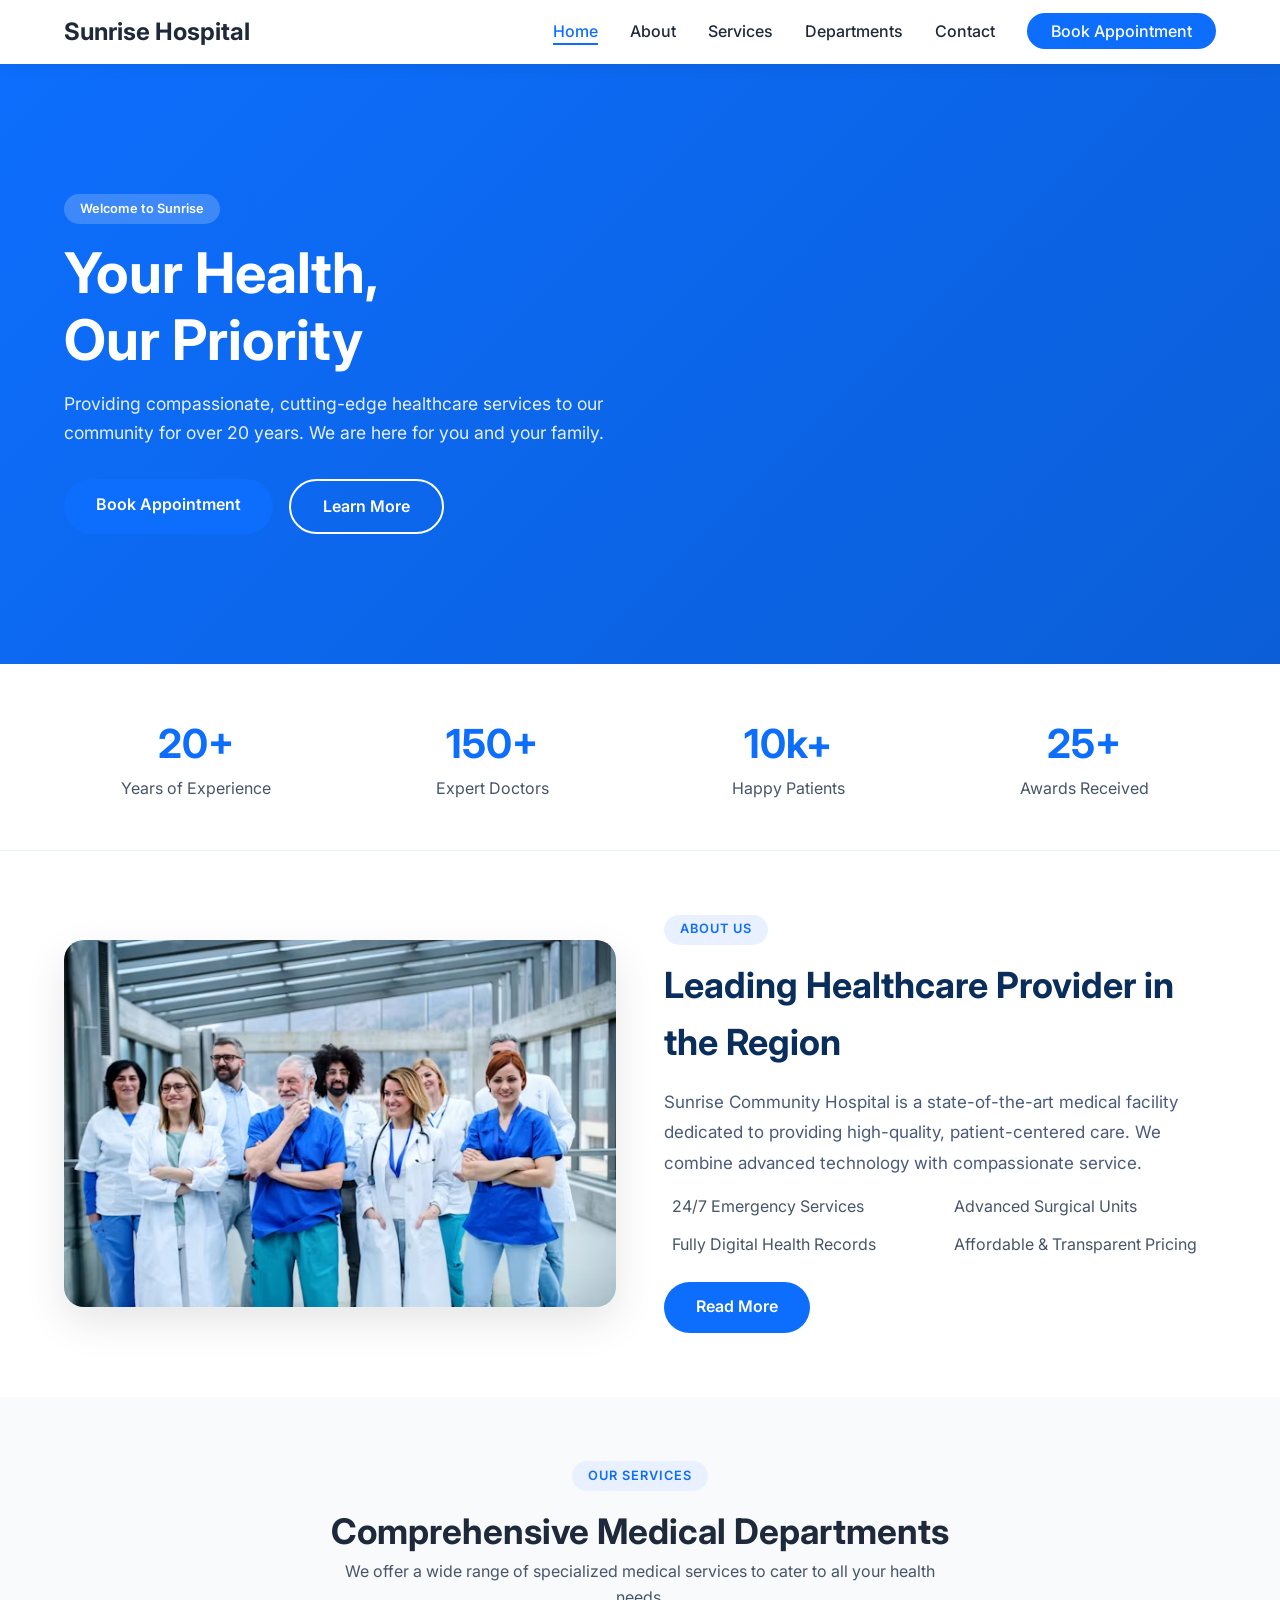
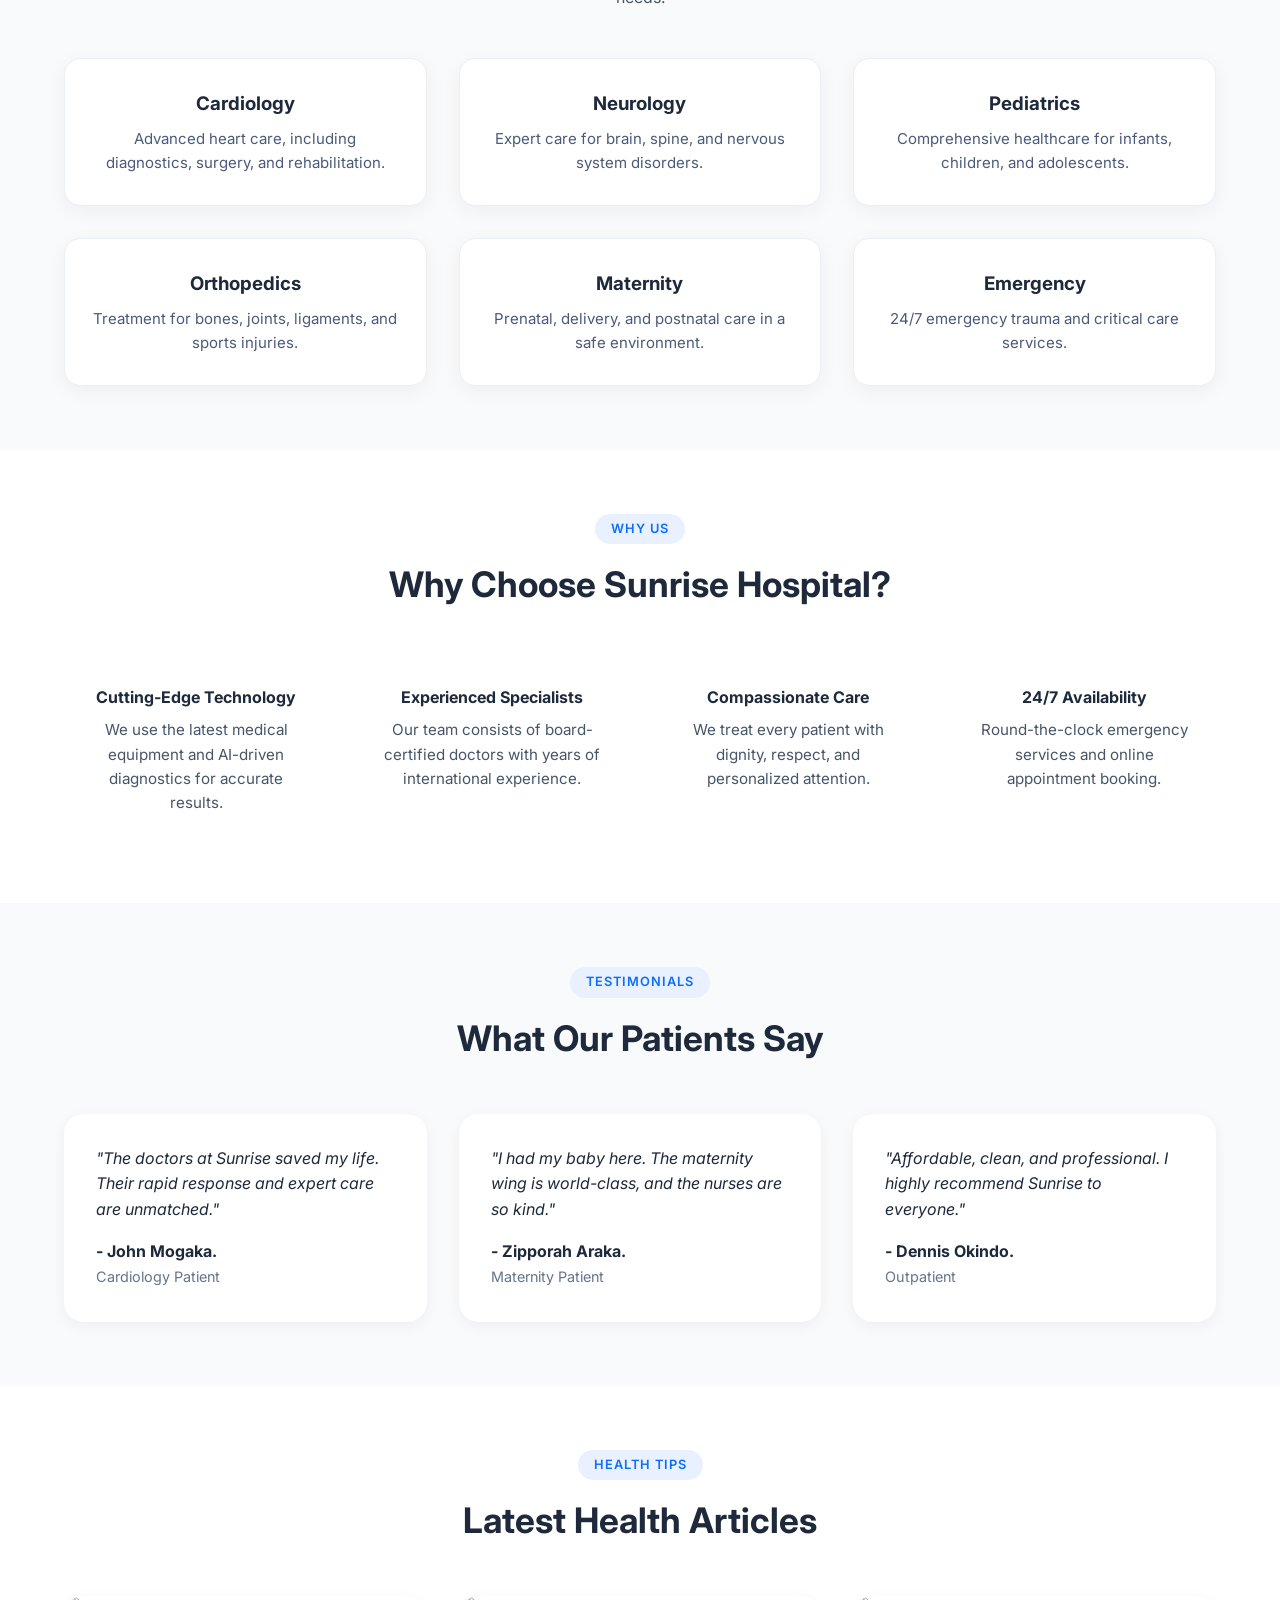
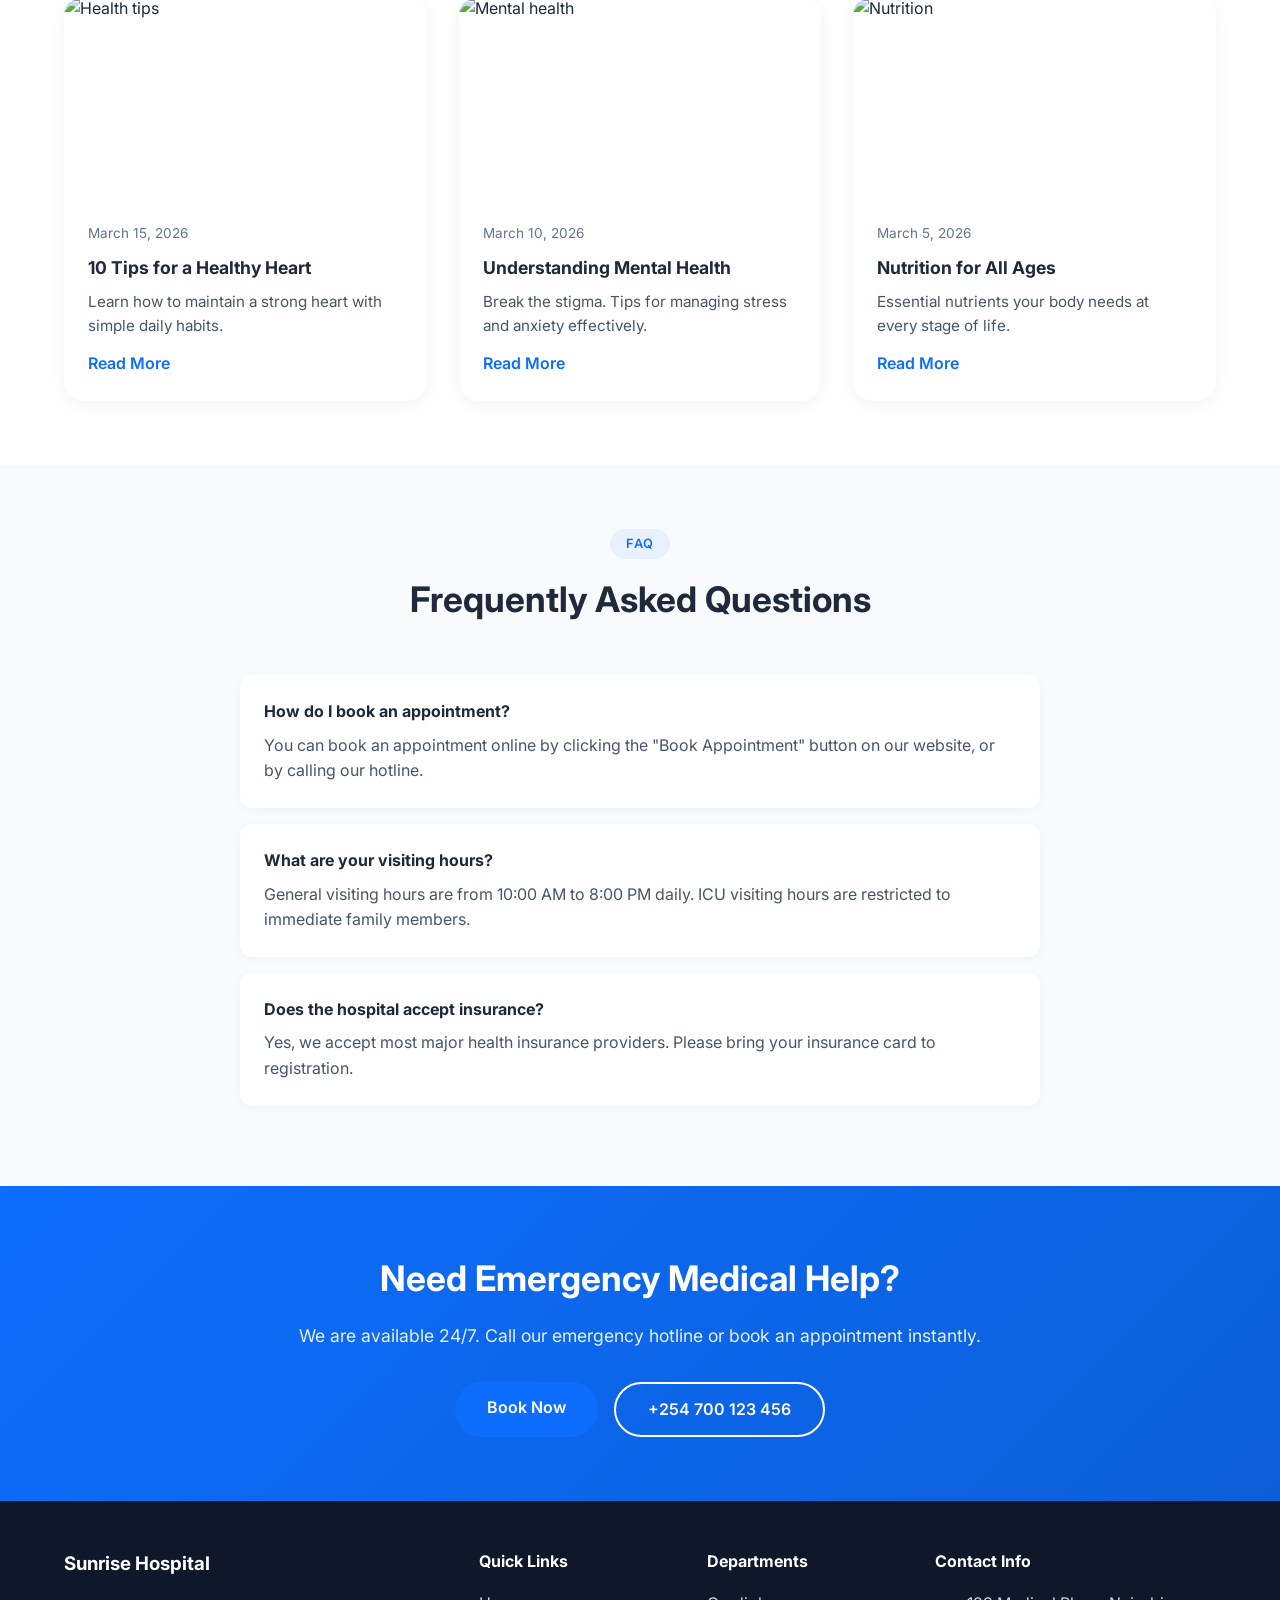
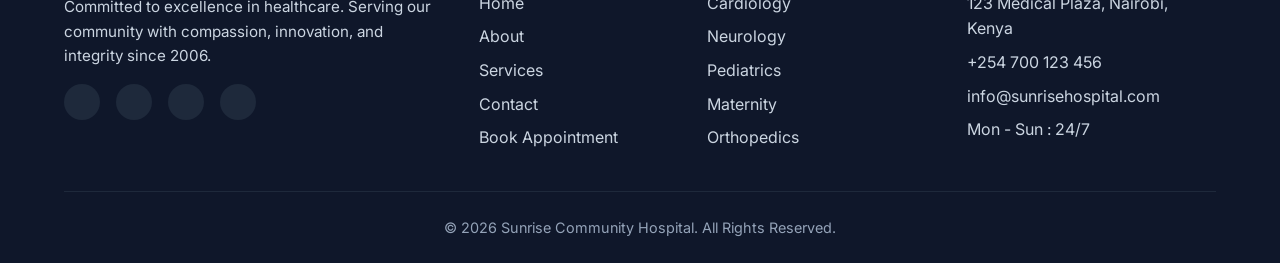
==== index.html @ 87bf14f0 "Initial commit" ====
<!DOCTYPE html>
<html lang="en">
<head>
    <meta charset="UTF-8">
    <meta name="viewport" content="width=device-width, initial-scale=1.0">
    <title>SUNRISE COMMUNITY HOSPITAL</title>
    <!--------------------------------font links-------------------------------->
    <link rel="preconnect" href="https://fonts.googleapis.com">
<link rel="preconnect" href="https://fonts.gstatic.com" crossorigin>
<link href="https://fonts.googleapis.com/css2?family=Inter:ital,opsz,wght@0,14..32,100..900;1,14..32,100..900&family=Roboto:ital,wght@0,100..900;1,100..900&display=swap" rel="stylesheet">
    <link rel="stylesheet" href="style.css">
</head>
<body>
     <!-- ==================== HEADER / NAVIGATION ==================== -->
  <header>
    <div class="container">
      <div class="logo">
        <h1><i class="fas fa-hospital"></i> Sunrise Hospital</h1>
      </div>
      <nav>
        <ul>
          <li><a href="index.html" class="active">Home</a></li>
          <li><a href="about.html">About</a></li>
          <li><a href="services.html">Services</a></li>
          <li><a href="#departments">Departments</a></li>
          <li><a href="contact.html">Contact</a></li>
          <li><a href="book_appointment.html" class="nav-btn">Book Appointment</a></li>
        </ul>
      </nav>
      <!-- Mobile Menu Toggle (Hamburger) -->
      <div class="menu-toggle">
        <i class="fas fa-bars"></i>
      </div>
    </div>
  </header>

  <!-- =========================== HERO SECTION ========================== -->
  <section class="hero">
    <div class="hero-overlay">
      <div class="container">
        <div class="hero-content">
          <span class="hero-badge">Welcome to Sunrise</span>
          <h1>Your Health, <br>Our Priority</h1>
          <p>Providing compassionate, cutting-edge healthcare services to our community for over 20 years. We are here for you and your family.</p>
          <div class="hero-buttons">
            <a href="book_appointment.html" class="btn btn-primary"><i class="fas fa-calendar-check"></i> Book Appointment</a>
            <a href="#about" class="btn btn-outline"><i class="fas fa-play-circle"></i> Learn More</a>
          </div>
        </div>
      </div>
    </div>
  </section>

  <!-- ==================== STATS / COUNTERS ==================== -->
  <section class="stats">
    <div class="container">
      <div class="stat-item">
        <i class="fas fa-calendar-plus"></i>
        <span class="stat-number">20+</span>
        <p>Years of Experience</p>
      </div>
      <div class="stat-item">
        <i class="fas fa-user-md"></i>
        <span class="stat-number">150+</span>
        <p>Expert Doctors</p>
      </div>
      <div class="stat-item">
        <i class="fas fa-smile"></i>
        <span class="stat-number">10k+</span>
        <p>Happy Patients</p>
      </div>
      <div class="stat-item">
        <i class="fas fa-trophy"></i>
        <span class="stat-number">25+</span>
        <p>Awards Received</p>
      </div>
    </div>
  </section>

  <!-- ==================== ABOUT PREVIEW ==================== -->
  <section id="about" class="about-preview">
    <div class="container">
      <div class="about-grid">
        <div class="about-image">
          <img src="image/image.png" alt="Sunrise Hospital">
        </div>
        <div class="about-text">
          <span class="section-tag">About Us</span>
          <h2>Leading Healthcare Provider in the Region</h2>
          <p>Sunrise Community Hospital is a state-of-the-art medical facility dedicated to providing high-quality, patient-centered care. We combine advanced technology with compassionate service.</p>
          <div class="about-features">
            <div><i class="fas fa-check-circle"></i> 24/7 Emergency Services</div>
            <div><i class="fas fa-check-circle"></i> Advanced Surgical Units</div>
            <div><i class="fas fa-check-circle"></i> Fully Digital Health Records</div>
            <div><i class="fas fa-check-circle"></i> Affordable & Transparent Pricing</div>
          </div>
          <a href="about.html" class="btn btn-primary">Read More <i class="fas fa-arrow-right"></i></a>
        </div>
      </div>
    </div>
  </section>

  <!-- ==================== SERVICES / DEPARTMENTS ==================== -->
  <section id="services" class="services">
    <div class="container">
      <div class="section-header">
        <span class="section-tag">Our Services</span>
        <h2>Comprehensive Medical Departments</h2>
        <p>We offer a wide range of specialized medical services to cater to all your health needs.</p>
      </div>
      <div class="services-grid">
        <div class="service-card">
          <i class="fas fa-heartbeat"></i>
          <h3>Cardiology</h3>
          <p>Advanced heart care, including diagnostics, surgery, and rehabilitation.</p>
        </div>
        <div class="service-card">
          <i class="fas fa-brain"></i>
          <h3>Neurology</h3>
          <p>Expert care for brain, spine, and nervous system disorders.</p>
        </div>
        <div class="service-card">
          <i class="fas fa-baby"></i>
          <h3>Pediatrics</h3>
          <p>Comprehensive healthcare for infants, children, and adolescents.</p>
        </div>
        <div class="service-card">
          <i class="fas fa-bone"></i>
          <h3>Orthopedics</h3>
          <p>Treatment for bones, joints, ligaments, and sports injuries.</p>
        </div>
        <div class="service-card">
          <i class="fas fa-female"></i>
          <h3>Maternity</h3>
          <p>Prenatal, delivery, and postnatal care in a safe environment.</p>
        </div>
        <div class="service-card">
          <i class="fas fa-ambulance"></i>
          <h3>Emergency</h3>
          <p>24/7 emergency trauma and critical care services.</p>
        </div>
      </div>
    </div>
  </section>

  <!-- ==================== WHY CHOOSE US ==================== -->
  <section class="why-choose">
    <div class="container">
      <div class="section-header">
        <span class="section-tag">Why Us</span>
        <h2>Why Choose Sunrise Hospital?</h2>
      </div>
      <div class="why-grid">
        <div class="why-item">
          <i class="fas fa-microscope"></i>
          <h4>Cutting-Edge Technology</h4>
          <p>We use the latest medical equipment and AI-driven diagnostics for accurate results.</p>
        </div>
        <div class="why-item">
          <i class="fas fa-user-md"></i>
          <h4>Experienced Specialists</h4>
          <p>Our team consists of board-certified doctors with years of international experience.</p>
        </div>
        <div class="why-item">
          <i class="fas fa-hand-holding-heart"></i>
          <h4>Compassionate Care</h4>
          <p>We treat every patient with dignity, respect, and personalized attention.</p>
        </div>
        <div class="why-item">
          <i class="fas fa-clock"></i>
          <h4>24/7 Availability</h4>
          <p>Round-the-clock emergency services and online appointment booking.</p>
        </div>
      </div>
    </div>
  </section>

  <!-- ==================== TESTIMONIALS ==================== -->
  <section class="testimonials">
    <div class="container">
      <div class="section-header">
        <span class="section-tag">Testimonials</span>
        <h2>What Our Patients Say</h2>
      </div>
      <div class="testimonial-grid">
        <div class="testimonial-card">
          <i class="fas fa-quote-left"></i>
          <p>"The doctors at Sunrise saved my life. Their rapid response and expert care are unmatched."</p>
          <h4>- John Mogaka.</h4>
          <span>Cardiology Patient</span>
        </div>
        <div class="testimonial-card">
          <i class="fas fa-quote-left"></i>
          <p>"I had my baby here. The maternity wing is world-class, and the nurses are so kind."</p>
          <h4>- Zipporah Araka.</h4>
          <span>Maternity Patient</span>
        </div>
        <div class="testimonial-card">
          <i class="fas fa-quote-left"></i>
          <p>"Affordable, clean, and professional. I highly recommend Sunrise to everyone."</p>
          <h4>- Dennis Okindo.</h4>
          <span>Outpatient</span>
        </div>
      </div>
    </div>
  </section>

  <!-- ==================== HEALTH BLOG / NEWS ==================== -->
  <section class="blog">
    <div class="container">
      <div class="section-header">
        <span class="section-tag">Health Tips</span>
        <h2>Latest Health Articles</h2>
      </div>
      <div class="blog-grid">
        <div class="blog-card">
          <img src="https://picsum.photos/seed/health1/400/250" alt="Health tips">
          <div class="blog-content">
            <span>March 15, 2026</span>
            <h4>10 Tips for a Healthy Heart</h4>
            <p>Learn how to maintain a strong heart with simple daily habits.</p>
            <a href="#">Read More <i class="fas fa-arrow-right"></i></a>
          </div>
        </div>
        <div class="blog-card">
          <img src="https://picsum.photos/seed/health2/400/250" alt="Mental health">
          <div class="blog-content">
            <span>March 10, 2026</span>
            <h4>Understanding Mental Health</h4>
            <p>Break the stigma. Tips for managing stress and anxiety effectively.</p>
            <a href="#">Read More <i class="fas fa-arrow-right"></i></a>
          </div>
        </div>
        <div class="blog-card">
          <img src="https://picsum.photos/seed/health3/400/250" alt="Nutrition">
          <div class="blog-content">
            <span>March 5, 2026</span>
            <h4>Nutrition for All Ages</h4>
            <p>Essential nutrients your body needs at every stage of life.</p>
            <a href="#">Read More <i class="fas fa-arrow-right"></i></a>
          </div>
        </div>
      </div>
    </div>
  </section>
  <!-- ==================== FAQ SECTION ==================== -->
  <section class="faq">
    <div class="container">
      <div class="section-header">
        <span class="section-tag">FAQ</span>
        <h2>Frequently Asked Questions</h2>
      </div>
      <div class="faq-grid">
        <div class="faq-item">
          <h4>How do I book an appointment? <i class="fas fa-chevron-down"></i></h4>
          <p>You can book an appointment online by clicking the "Book Appointment" button on our website, or by calling our hotline.</p>
        </div>
        <div class="faq-item">
          <h4>What are your visiting hours? <i class="fas fa-chevron-down"></i></h4>
          <p>General visiting hours are from 10:00 AM to 8:00 PM daily. ICU visiting hours are restricted to immediate family members.</p>
        </div>
        <div class="faq-item">
          <h4>Does the hospital accept insurance? <i class="fas fa-chevron-down"></i></h4>
          <p>Yes, we accept most major health insurance providers. Please bring your insurance card to registration.</p>
        </div>
      </div>
    </div>
  </section>

  <!-- ==================== CALL TO ACTION ==================== -->
  <section class="cta-section">
    <div class="container">
      <div class="cta-content">
        <h2>Need Emergency Medical Help?</h2>
        <p>We are available 24/7. Call our emergency hotline or book an appointment instantly.</p>
        <div class="cta-buttons">
          <a href="book_appointment.html" class="btn btn-primary"><i class="fas fa-calendar-plus"></i> Book Now</a>
          <a href="tel:+254700123456" class="btn btn-outline-light"><i class="fas fa-phone-alt"></i> +254 700 123 456</a>
        </div>
      </div>
    </div>
  </section>

  <!-- ==================== FOOTER ==================== -->
  <footer>
    <div class="container">
      <div class="footer-grid">
        <div class="footer-about">
          <h3><i class="fas fa-hospital"></i> Sunrise Hospital</h3>
          <p>Committed to excellence in healthcare. Serving our community with compassion, innovation, and integrity since 2006.</p>
          <div class="social-icons">
            <a href="#"><i class="fab fa-facebook-f"></i></a>
            <a href="#"><i class="fab fa-twitter"></i></a>
            <a href="#"><i class="fab fa-instagram"></i></a>
            <a href="#"><i class="fab fa-youtube"></i></a>
          </div>
        </div>
        <div class="footer-links">
          <h4>Quick Links</h4>
          <ul>
            <li><a href="index.html">Home</a></li>
            <li><a href="about.html">About</a></li>
            <li><a href="services.html">Services</a></li>
            <li><a href="contact.html">Contact</a></li>
            <li><a href="book_appointment.html">Book Appointment</a></li>
          </ul>
        </div>
        <div class="footer-services">
          <h4>Departments</h4>
          <ul>
            <li><a href="#">Cardiology</a></li>
            <li><a href="#">Neurology</a></li>
            <li><a href="#">Pediatrics</a></li>
            <li><a href="#">Maternity</a></li>
            <li><a href="#">Orthopedics</a></li>
          </ul>
        </div>
        <div class="footer-contact">
          <h4>Contact Info</h4>
          <p><i class="fas fa-map-marker-alt"></i> 123 Medical Plaza, Nairobi, Kenya</p>
          <p><i class="fas fa-phone-alt"></i> +254 700 123 456</p>
          <p><i class="fas fa-envelope"></i> info@sunrisehospital.com</p>
          <p><i class="fas fa-clock"></i> Mon - Sun : 24/7</p>
        </div>
      </div>
      <div class="footer-bottom">
        <p>&copy; 2026 Sunrise Community Hospital. All Rights Reserved.</p>
      </div>
    </div>
  </footer>
    
</body>
</html>
---- style.css ----
* {
    margin: 0;
    padding: 0;
    box-sizing: border-box;
}

body {
    font-family: 'Inter', sans-serif;
    color: #1e293b;
    background: #f8fafc;
    line-height: 1.6;
}

a {
    text-decoration: none;
    color: inherit;
}

ul {
    list-style: none;
}

img {
    max-width: 100%;
    display: block;
}

.container {
    max-width: 1200px;
    margin: 0 auto;
    padding: 0 1.5rem;
}

/* ===== BUTTONS ===== */
.btn {
    display: inline-block;
    padding: 0.8rem 2rem;
    border-radius: 50px;
    font-weight: 600;
    border: none;
    cursor: pointer;
    transition: 0.3s;
    font-size: 1rem;
}

.btn-primary {
    background: #0d6efd;
    color: #fff;
}
.btn-primary:hover {
    background: #0b5ed7;
    transform: translateY(-2px);
    box-shadow: 0 8px 25px rgba(13,110,253,0.3);
}

.btn-outline {
    background: transparent;
    color: #fff;
    border: 2px solid #fff;
}
.btn-outline:hover {
    background: #fff;
    color: #0d6efd;
    transform: translateY(-2px);
}

.btn-outline-light {
    background: transparent;
    color: #fff;
    border: 2px solid #fff;
}
.btn-outline-light:hover {
    background: #fff;
    color: #0d6efd;
}

.section-tag {
    display: inline-block;
    background: #e9f0ff;
    color: #0d6efd;
    font-weight: 600;
    font-size: 0.8rem;
    padding: 0.3rem 1rem;
    border-radius: 50px;
    margin-bottom: 0.75rem;
    text-transform: uppercase;
    letter-spacing: 1px;
}

/* ===== HEADER / NAVBAR ===== */
header {
    background: #fff;
    box-shadow: 0 2px 15px rgba(0,0,0,0.08);
    padding: 0.8rem 0;
    position: sticky;
    top: 0;
    z-index: 1000;
}

header .container {
    display: flex;
    justify-content: space-between;
    align-items: center;
}

.logo h1 {
    font-size: 1.5rem;
    font-weight: 700;
}
.logo i {
    color: #0d6efd;
}

nav ul {
    display: flex;
    align-items: center;
    gap: 2rem;
}

nav a {
    font-weight: 500;
    transition: 0.3s;
    position: relative;
}

nav a::after {
    content: '';
    position: absolute;
    bottom: -4px;
    left: 0;
    width: 0;
    height: 2px;
    background: #0d6efd;
    transition: 0.3s;
}

nav a:hover::after,
nav a.active::after {
    width: 100%;
}

nav a:hover,
nav a.active {
    color: #0d6efd;
}

.nav-btn {
    background: #0d6efd;
    color: #fff !important;
    padding: 0.5rem 1.5rem;
    border-radius: 50px;
}
.nav-btn:hover {
    background: #0b5ed7 !important;
}
.nav-btn::after {
    display: none !important;
}

.menu-toggle {
    display: none;
    font-size: 1.8rem;
    cursor: pointer;
    color: #1e293b;
}

/* ===== HERO ===== */
.hero {
    background: linear-gradient(135deg, #0d6efd 0%, #0b5ed7 100%);
    color: #fff;
    padding: 5rem 0;
    min-height: 600px;
    display: flex;
    align-items: center;
}

.hero-overlay {
    width: 100%;
}

.hero-content {
    max-width: 600px;
}

.hero-badge {
    display: inline-block;
    background: rgba(255,255,255,0.2);
    color: #fff;
    font-weight: 600;
    font-size: 0.8rem;
    padding: 0.3rem 1rem;
    border-radius: 50px;
    margin-bottom: 1rem;
}

.hero-content h1 {
    font-size: 3.5rem;
    font-weight: 700;
    line-height: 1.2;
    margin-bottom: 1rem;
}

.hero-content p {
    font-size: 1.1rem;
    opacity: 0.9;
    margin-bottom: 2rem;
}

.hero-buttons {
    display: flex;
    gap: 1rem;
    flex-wrap: wrap;
}

/* ================================ STATS ================================ */
.stats {
    background: #fff;
    padding: 3rem 0;
    border-bottom: 1px solid #e9f0ff;
}

.stats .container {
    display: grid;
    grid-template-columns: repeat(4, 1fr);
    gap: 2rem;
}

.stat-item {
    text-align: center;
}

.stat-item i {
    font-size: 2.5rem;
    color: #0d6efd;
    margin-bottom: 0.5rem;
}

.stat-number {
    font-size: 2.5rem;
    font-weight: 700;
    color: #0d6efd;
    display: block;
}

.stat-item p {
    font-size: 1rem;
    color: #475569;
}

/* ===================== ABOUT PREVIEW ========================= */
.about-preview {
    padding: 4rem 0;
    background: #fff;
}

.about-grid {
    display: grid;
    grid-template-columns: 1fr 1fr;
    gap: 3rem;
    align-items: center;
}

.about-image img {
    background-image: url('image/image.png');
    border-radius: 20px;
    box-shadow: 0 20px 60px rgba(0,0,0,0.10);
}

.about-text h2 {
    font-size: 2.2rem;
    font-weight: 700;
    margin-bottom: 1rem;
}

.about-text p {
    color: #475569;
    margin-bottom: 1.5rem;
}

.about-features {
    display: grid;
    grid-template-columns: 1fr 1fr;
    gap: 0.8rem;
    margin-bottom: 1.5rem;
}

.about-features div {
    display: flex;
    align-items: center;
    gap: 0.5rem;
    color: #475569;
}

.about-features i {
    color: #0d6efd;
}

/* ========================= SERVICES ======================================= */
.services {
    padding: 4rem 0;
    background: #f8fafc;
}

.section-header {
    text-align: center;
    margin-bottom: 3rem;
}

.section-header h2 {
    font-size: 2.2rem;
    font-weight: 700;
}

.section-header p {
    color: #475569;
    max-width: 600px;
    margin: 0 auto;
}

.services-grid {
    display: grid;
    grid-template-columns: repeat(3, 1fr);
    gap: 2rem;
}

.service-card {
    background: #fff;
    padding: 2rem 1.5rem;
    border-radius: 20px;
    text-align: center;
    box-shadow: 0 4px 15px rgba(0,0,0,0.05);
    transition: 0.3s;
}

.service-card:hover {
    transform: translateY(-8px);
    box-shadow: 0 15px 40px rgba(0,0,0,0.08);
}

.service-card i {
    font-size: 3rem;
    color: #0d6efd;
    margin-bottom: 1rem;
}

.service-card h3 {
    margin-bottom: 0.5rem;
}

.service-card p {
    color: #475569;
    font-size: 0.95rem;
}

/* ===== WHY CHOOSE ===== */
.why-choose {
    padding: 4rem 0;
    background: #fff;
}

.why-grid {
    display: grid;
    grid-template-columns: repeat(4, 1fr);
    gap: 2rem;
}

.why-item {
    text-align: center;
    padding: 1.5rem;
    border-radius: 16px;
    transition: 0.3s;
}

.why-item:hover {
    background: #f8fafc;
}

.why-item i {
    font-size: 2.5rem;
    color: #0d6efd;
    margin-bottom: 0.75rem;
}

.why-item h4 {
    margin-bottom: 0.5rem;
}

.why-item p {
    color: #475569;
    font-size: 0.95rem;
}

/* ===== TESTIMONIALS ===== */
.testimonials {
    padding: 4rem 0;
    background: #f8fafc;
}

.testimonial-grid {
    display: grid;
    grid-template-columns: repeat(3, 1fr);
    gap: 2rem;
}

.testimonial-card {
    background: #fff;
    padding: 2rem;
    border-radius: 20px;
    box-shadow: 0 4px 15px rgba(0,0,0,0.05);
    transition: 0.3s;
}

.testimonial-card:hover {
    transform: translateY(-4px);
    box-shadow: 0 10px 30px rgba(0,0,0,0.08);
}

.testimonial-card i {
    font-size: 2rem;
    color: #0d6efd;
    opacity: 0.3;
    margin-bottom: 1rem;
}

.testimonial-card p {
    font-style: italic;
    margin-bottom: 1rem;
}

.testimonial-card h4 {
    font-weight: 700;
}

.testimonial-card span {
    font-size: 0.9rem;
    color: #64748b;
}

/* ===== BLOG ===== */
.blog {
    padding: 4rem 0;
    background: #fff;
}

.blog-grid {
    display: grid;
    grid-template-columns: repeat(3, 1fr);
    gap: 2rem;
}

.blog-card {
    background: #fff;
    border-radius: 20px;
    overflow: hidden;
    box-shadow: 0 4px 15px rgba(0,0,0,0.05);
    transition: 0.3s;
}

.blog-card:hover {
    transform: translateY(-4px);
    box-shadow: 0 10px 30px rgba(0,0,0,0.08);
}

.blog-card img {
    width: 100%;
    height: 200px;
    object-fit: cover;
}

.blog-content {
    padding: 1.5rem;
}

.blog-content span {
    font-size: 0.85rem;
    color: #64748b;
}

.blog-content h4 {
    margin: 0.5rem 0;
    font-size: 1.1rem;
}

.blog-content p {
    color: #475569;
    font-size: 0.95rem;
    margin-bottom: 0.8rem;
}

.blog-content a {
    color: #0d6efd;
    font-weight: 600;
}
.blog-content a:hover {
    color: #0b5ed7;
}

/* ===== FAQ ===== */
.faq {
    padding: 4rem 0;
    background: #f8fafc;
}

.faq-grid {
    max-width: 800px;
    margin: 0 auto;
}

.faq-item {
    background: #fff;
    padding: 1.5rem;
    border-radius: 12px;
    margin-bottom: 1rem;
    box-shadow: 0 2px 10px rgba(0,0,0,0.04);
}

.faq-item h4 {
    display: flex;
    justify-content: space-between;
    align-items: center;
    cursor: pointer;
}

.faq-item p {
    color: #475569;
    margin-top: 0.5rem;
}

/* ===== CTA SECTION ===== */
.cta-section {
    padding: 4rem 0;
    background: linear-gradient(135deg, #0d6efd 0%, #0b5ed7 100%);
    color: #fff;
    text-align: center;
}

.cta-content h2 {
    font-size: 2.2rem;
    margin-bottom: 1rem;
}

.cta-content p {
    font-size: 1.1rem;
    opacity: 0.9;
    margin-bottom: 2rem;
}

.cta-buttons {
    display: flex;
    gap: 1rem;
    justify-content: center;
    flex-wrap: wrap;
}

/* ===== FOOTER ===== */
footer {
    background: #0f172a;
    color: #cbd5e1;
    padding-top: 3rem;
}

.footer-grid {
    display: grid;
    grid-template-columns: 2fr 1fr 1fr 1.5fr;
    gap: 2.5rem;
    padding-bottom: 2rem;
    border-bottom: 1px solid #1e293b;
}

.footer-about h3,
.footer-links h4,
.footer-services h4,
.footer-contact h4 {
    color: #fff;
    margin-bottom: 1rem;
}

.footer-about p {
    font-size: 0.95rem;
}

.social-icons {
    display: flex;
    gap: 1rem;
    margin-top: 1rem;
}

.social-icons a {
    background: #1e293b;
    width: 36px;
    height: 36px;
    border-radius: 50%;
    display: inline-flex;
    align-items: center;
    justify-content: center;
    transition: 0.3s;
}

.social-icons a:hover {
    background: #0d6efd;
}

.footer-links ul li,
.footer-services ul li {
    margin-bottom: 0.5rem;
}

.footer-links ul li a:hover,
.footer-services ul li a:hover {
    color: #0d6efd;
}

.footer-contact p {
    margin-bottom: 0.5rem;
    display: flex;
    align-items: center;
    gap: 0.8rem;
}

.footer-contact i {
    width: 20px;
    color: #0d6efd;
}

.footer-bottom {
    padding: 1.5rem 0;
    text-align: center;
    font-size: 0.9rem;
    color: #94a3b8;
}

/* ===== RESPONSIVE ===== */
@media (max-width: 992px) {
    .about-grid {
        grid-template-columns: 1fr;
    }
    .services-grid {
        grid-template-columns: repeat(2, 1fr);
    }
    .why-grid {
        grid-template-columns: repeat(2, 1fr);
    }
    .testimonial-grid {
        grid-template-columns: repeat(2, 1fr);
    }
    .blog-grid {
        grid-template-columns: repeat(2, 1fr);
    }
    .footer-grid {
        grid-template-columns: 1fr 1fr;
    }
    .stats .container {
        grid-template-columns: repeat(2, 1fr);
    }
}

@media (max-width: 768px) {
    .menu-toggle {
        display: block;
    }
    nav ul {
        display: none;
        flex-direction: column;
        background: #fff;
        padding: 1rem 0;
        position: absolute;
        top: 100%;
        left: 0;
        width: 100%;
        border-top: 1px solid #e2e8f0;
    }
    nav ul.open {
        display: flex;
    }
    .hero-content h1 {
        font-size: 2.5rem;
    }
    .services-grid {
        grid-template-columns: 1fr;
    }
    .why-grid {
        grid-template-columns: 1fr;
    }
    .testimonial-grid {
        grid-template-columns: 1fr;
    }
    .blog-grid {
        grid-template-columns: 1fr;
    }
    .footer-grid {
        grid-template-columns: 1fr;
    }
    .about-features {
        grid-template-columns: 1fr;
    }
    .stats .container {
        grid-template-columns: 1fr 1fr;
    }
    .cta-content h2 {
        font-size: 1.8rem;
    }
}

@media (max-width: 480px) {
    .hero-content h1 {
        font-size: 2rem;
    }
    .hero-buttons {
        flex-direction: column;
    }
    .stats .container {
        grid-template-columns: 1fr;
    }
}
/*---------------about.html----------------------------------------*/
/* ===== ABOUT PAGE STYLES ===== */

/* Page Banner */
.page-banner {
    background: linear-gradient(135deg, #0a2e5c 0%, #1a4a7a 100%);
    color: white;
    text-align: center;
    padding: 80px 20px 60px;
    margin-top: 0;
}
.page-banner h1 {
    font-size: 48px;
    font-weight: 700;
    margin-bottom: 10px;
}
.page-banner p {
    font-size: 18px;
    opacity: 0.85;
    max-width: 600px;
    margin: 0 auto;
}

/* About Content */
.about-content {
    max-width: 1200px;
    margin: 60px auto;
    padding: 0 30px;
    display: flex;
    align-items: center;
    gap: 50px;
    flex-wrap: wrap;
}
.about-text {
    flex: 1 1 50%;
}
.about-text h2 {
    color: #0a2e5c;
    font-size: 36px;
    margin-bottom: 15px;
}
.about-text h2 span {
    color: #00a8b5;
}
.about-text p {
    color: #4a5a7a;
    line-height: 1.8;
    font-size: 17px;
    margin-bottom: 15px;
}
.about-image {
    flex: 1 1 40%;
}
.about-image img {
    width: 100%;
    border-radius: 20px;
    box-shadow: 0 15px 40px rgba(0,0,0,0.1);
}

/* Mission & Vision */
.mission-vision {
    display: flex;
    gap: 30px;
    max-width: 1200px;
    margin: 40px auto 60px;
    padding: 0 30px;
    flex-wrap: wrap;
}
.mv-card {
    flex: 1 1 45%;
    background: #f8fbff;
    padding: 35px 30px;
    border-radius: 20px;
    border-top: 5px solid #00a8b5;
}
.mv-card h3 {
    color: #0a2e5c;
    font-size: 24px;
    margin-bottom: 12px;
}
.mv-card h3 i {
    color: #00a8b5;
    margin-right: 10px;
}
.mv-card p {
    color: #4a5a7a;
    line-height: 1.7;
    font-size: 16px;
}

/* Stats on About */
.about-stats {
    display: flex;
    justify-content: space-around;
    background: #0a2e5c;
    color: white;
    padding: 50px 30px;
    max-width: 1200px;
    margin: 0 auto 60px;
    border-radius: 20px;
    flex-wrap: wrap;
    gap: 30px;
}
.about-stats .stat-item {
    text-align: center;
}
.about-stats .stat-item .number {
    font-size: 42px;
    font-weight: 800;
    color: #00a8b5;
}
.about-stats .stat-item .label {
    font-size: 16px;
    opacity: 0.8;
    margin-top: 5px;
}

/* Patient Care Cards */
.care-features {
    max-width: 1200px;
    margin: 0 auto 60px;
    padding: 0 30px;
}
.care-features h2 {
    text-align: center;
    color: #0a2e5c;
    font-size: 32px;
    margin-bottom: 10px;
}
.care-features > p {
    text-align: center;
    color: #4a5a7a;
    margin-bottom: 35px;
}
.care-grid {
    display: grid;
    grid-template-columns: repeat(auto-fit, minmax(250px, 1fr));
    gap: 25px;
}
.care-card {
    background: white;
    padding: 30px 25px;
    border-radius: 16px;
    box-shadow: 0 5px 20px rgba(0,0,0,0.05);
    text-align: center;
    border: 1px solid #eaf0f6;
    transition: 0.3s;
}
.care-card:hover {
    transform: translateY(-8px);
    box-shadow: 0 15px 35px rgba(10,46,92,0.1);
}
.care-card .icon {
    font-size: 40px;
    color: #00a8b5;
    margin-bottom: 15px;
}
.care-card h4 {
    color: #0a2e5c;
    font-size: 20px;
    margin-bottom: 8px;
}
.care-card p {
    color: #4a5a7a;
    font-size: 15px;
    line-height: 1.6;
}

/* Footer */
.footer {
    background: #0a2e5c;
    color: white;
    text-align: center;
    padding: 30px 20px;
    margin-top: 20px;
}
.footer p {
    opacity: 0.8;
    font-size: 15px;
}

/* ===== APPOINTMENT / BOOKING PAGE ===== */

.booking-section {
    max-width: 1200px;
    margin: 60px auto;
    padding: 0 30px;
    display: flex;
    gap: 50px;
    flex-wrap: wrap;
    align-items: flex-start;
}

.booking-info {
    flex: 1 1 40%;
}
.booking-info h2 {
    color: #0a2e5c;
    font-size: 36px;
    margin-bottom: 15px;
}
.booking-info h2 span {
    color: #00a8b5;
}
.booking-info p {
    color: #4a5a7a;
    line-height: 1.8;
    font-size: 17px;
    margin-bottom: 25px;
}
.booking-info .info-item {
    display: flex;
    align-items: center;
    gap: 15px;
    margin-bottom: 18px;
}
.booking-info .info-item.icon-circle{

     width: 50px;
    height: 50px;
    background: #e6f7f9;
    color: #00a8b5;
    border-radius: 50%;
    display: flex;
    align-items: center;
    justify-content: center;
    font-size: 18px;
    font-weight: 900;
}
.booking-info .info-item i {
    width: 45px;
    height: 45px;
    background: #e6f7f9;
    color: #00a8b5;
    border-radius: 50%;
    display: flex;
    align-items: center;
    justify-content: center;
    font-size: 18px;
    font-family: "Font Awesome 6 Free";
    font-weight: 900;
}
.booking-info .info-item .text strong {
    display: block;
    color: #0a2e5c;
    font-size: 16px;
}
.booking-info .info-item .text span {
    color: #4a5a7a;
    font-size: 15px;
}

/* Booking Form */
.booking-form {
    flex: 1 1 50%;
    background: #f8fbff;
    padding: 45px 40px;
    border-radius: 24px;
    box-shadow: 0 5px 25px rgba(0,0,0,0.05);
    border: 1px solid #eaf0f6;
}
.booking-form h3 {
    color: #0a2e5c;
    font-size: 26px;
    margin-bottom: 8px;
}
.booking-form .form-sub {
    color: #4a5a7a;
    margin-bottom: 25px;
    font-size: 15px;
}

.form-group {
    margin-bottom: 20px;
}
.form-group label {
    display: block;
    color: #0a2e5c;
    font-weight: 600;
    font-size: 14px;
    margin-bottom: 6px;
}
.form-group label i {
    color: #00a8b5;
    margin-right: 6px;
}
.form-group input,
.form-group select,
.form-group textarea {
    width: 100%;
    padding: 14px 18px;
    border: 2px solid #e0e8f0;
    border-radius: 12px;
    font-size: 15px;
    transition: 0.3s;
    background: white;
    color: #1a2a4a;
}
.form-group input:focus,
.form-group select:focus,
.form-group textarea:focus {
    border-color: #00a8b5;
    outline: none;
    box-shadow: 0 0 0 4px rgba(0,168,181,0.1);
}
.form-group textarea {
    height: 100px;
    resize: vertical;
}
.form-row {
    display: grid;
    grid-template-columns: 1fr 1fr;
    gap: 20px;
}

.btn-submit {
    width: 100%;
    padding: 16px;
    background: #0a2e5c;
    color: white;
    border: none;
    border-radius: 12px;
    font-size: 18px;
    font-weight: 700;
    cursor: pointer;
    transition: 0.3s;
    margin-top: 5px;
}
.btn-submit i {
    margin-right: 10px;
}
.btn-submit:hover {
    background: #00a8b5;
    transform: translateY(-2px);
    box-shadow: 0 10px 25px rgba(0,168,181,0.3);
}

/* Responsive */
@media (max-width: 768px) {
    .booking-section {
        flex-direction: column;
        padding: 0 20px;
    }
    .booking-form {
        padding: 30px 20px;
    }
    .form-row {
        grid-template-columns: 1fr;
        gap: 0;
    }
    .booking-info h2 {
        font-size: 28px;
    }
}
/* ===== SERVICES PAGE EXTRA ===== */
.service-card {
    background: white;
    padding: 30px 25px;
    border-radius: 16px;
    box-shadow: 0 5px 20px rgba(0,0,0,0.05);
    text-align: center;
    border: 1px solid #eaf0f6;
    transition: 0.3s;
    position: relative;
    overflow: hidden;
}
.service-card:hover {
    transform: translateY(-8px);
    box-shadow: 0 15px 35px rgba(10,46,92,0.1);
}
.service-card .icon {
    font-size: 48px;
    color: #00a8b5;
    margin-bottom: 15px;
    display: block;
}
.service-card h4 {
    color: #0a2e5c;
    font-size: 20px;
    margin-bottom: 10px;
}
.service-card p {
    color: #4a5a7a;
    font-size: 15px;
    line-height: 1.6;
}
.service-image-banner {
    max-width: 1200px;
    margin: 30px auto;
    padding: 0 30px;
    display: flex;
    gap: 30px;
    flex-wrap: wrap;
}
.service-image-banner img {
    flex: 1 1 45%;
    width: 100%;
    border-radius: 20px;
    box-shadow: 0 10px 30px rgba(0,0,0,0.08);
    max-height: 300px;
    object-fit: cover;
}
/* ====================== CONTACT PAGE ======================================== */

.contact-section {
    max-width: 1200px;
    margin: 60px auto;
    padding: 0 30px;
    display: flex;
    gap: 50px;
    flex-wrap: wrap;
}
.contact-info {
    flex: 1 1 40%;
}
.contact-info h2 {
    color: #0a2e5c;
    font-size: 36px;
    margin-bottom: 15px;
}
.contact-info h2 span {
    color: #00a8b5;
}
.contact-info p {
    color: #4a5a7a;
    line-height: 1.8;
    font-size: 17px;
    margin-bottom: 25px;
}
.contact-info .info-item {
    display: flex;
    align-items: center;
    gap: 15px;
    margin-bottom: 20px;
}
.contact-info .info-item .icon-circle {
    width: 50px;
    height: 50px;
    background: #e6f7f9;
    border-radius: 50%;
    display: flex;
    align-items: center;
    justify-content: center;
    font-size: 22px;
    color: #00a8b5;
    flex-shrink: 0;
}
.contact-info .info-item .text strong {
    display: block;
    color: #0a2e5c;
    font-size: 16px;
}
.contact-info .info-item .text span {
    color: #4a5a7a;
    font-size: 15px;
}

.contact-form {
    flex: 1 1 50%;
    background: #f8fbff;
    padding: 45px 40px;
    border-radius: 24px;
    box-shadow: 0 5px 25px rgba(0,0,0,0.05);
    border: 1px solid #eaf0f6;
}
.contact-form h3 {
    color: #0a2e5c;
    font-size: 26px;
    margin-bottom: 8px;
}
.contact-form .form-sub {
    color: #4a5a7a;
    margin-bottom: 25px;
    font-size: 15px;
}

.map-section {
    max-width: 1200px;
    margin: 0 auto 60px;
    padding: 0 30px;
}
.map-section iframe {
    width: 100%;
    height: 400px;
    border: none;
    border-radius: 20px;
    box-shadow: 0 10px 30px rgba(0,0,0,0.08);
}

@media (max-width: 768px) {
    .contact-section {
        flex-direction: column;
        padding: 0 20px;
    }
    .contact-form {
        padding: 30px 20px;
    }
    .contact-info h2 {
        font-size: 28px;
    }
}
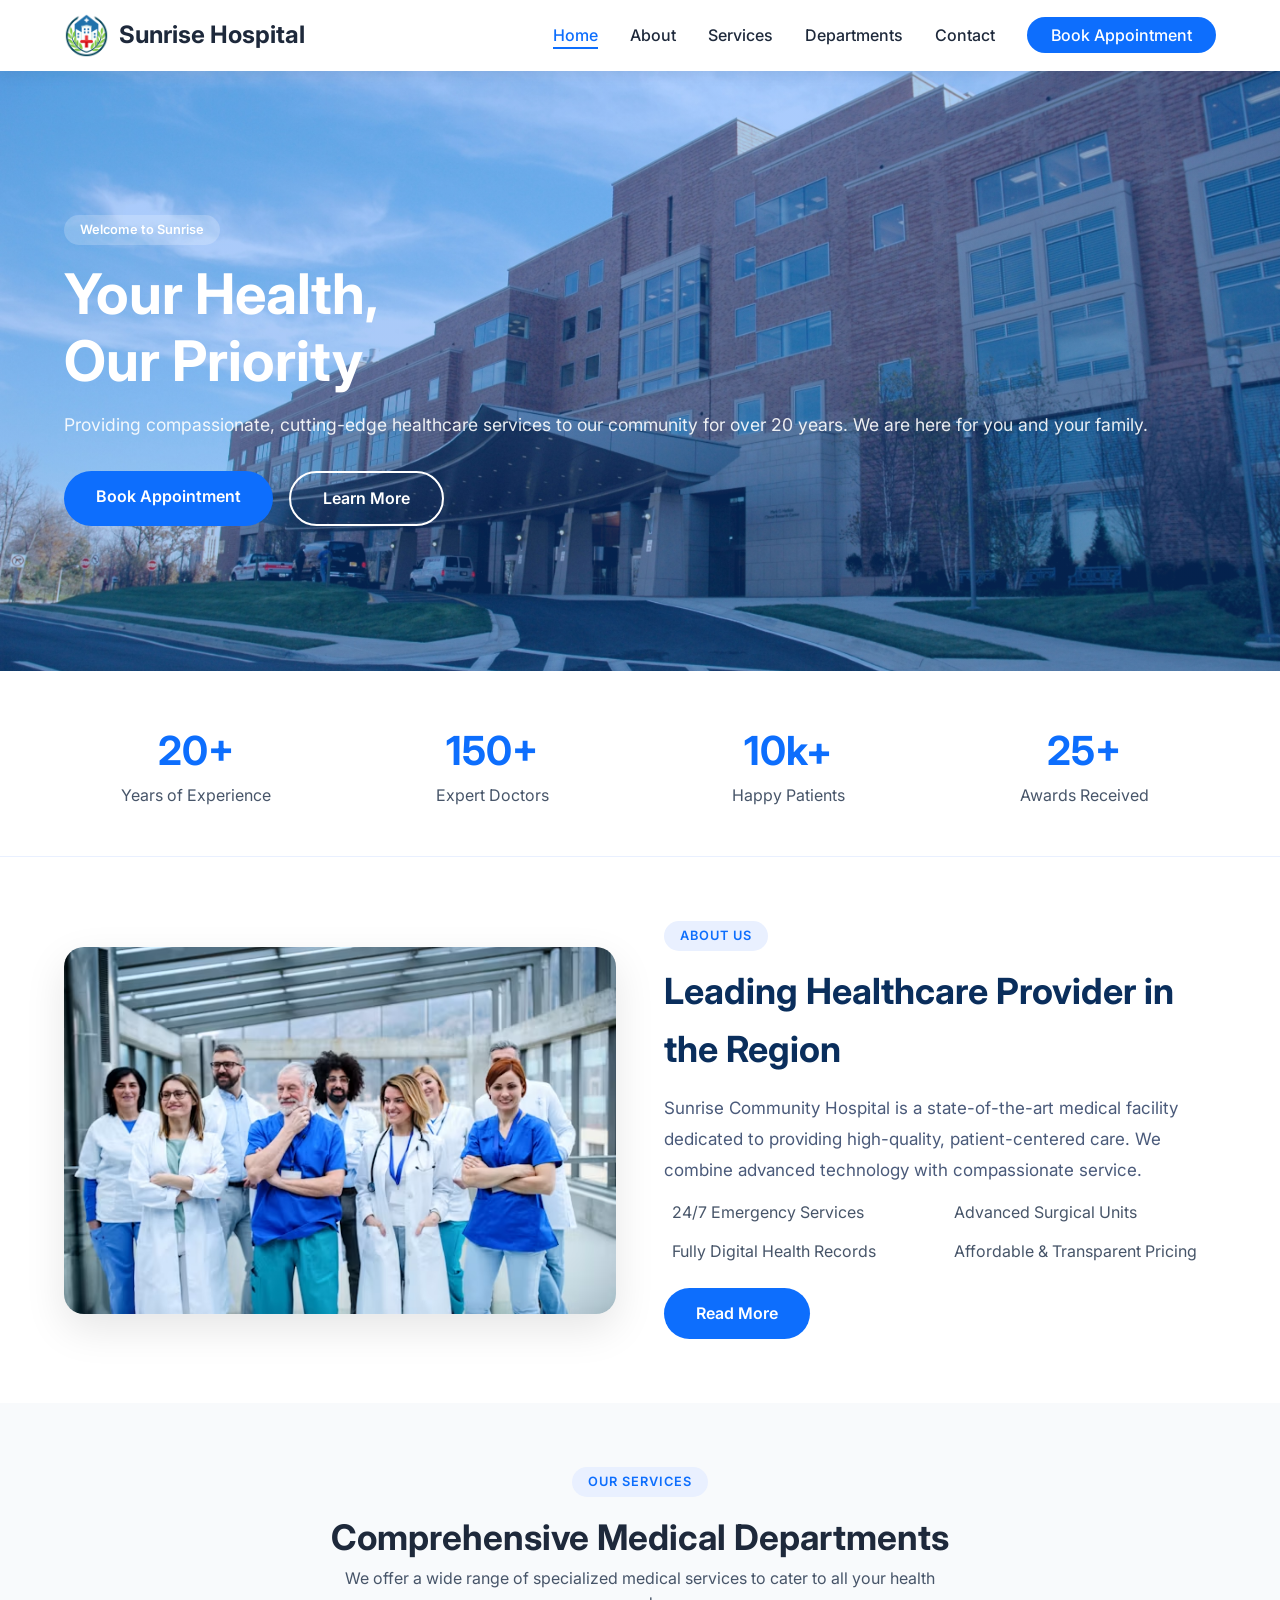
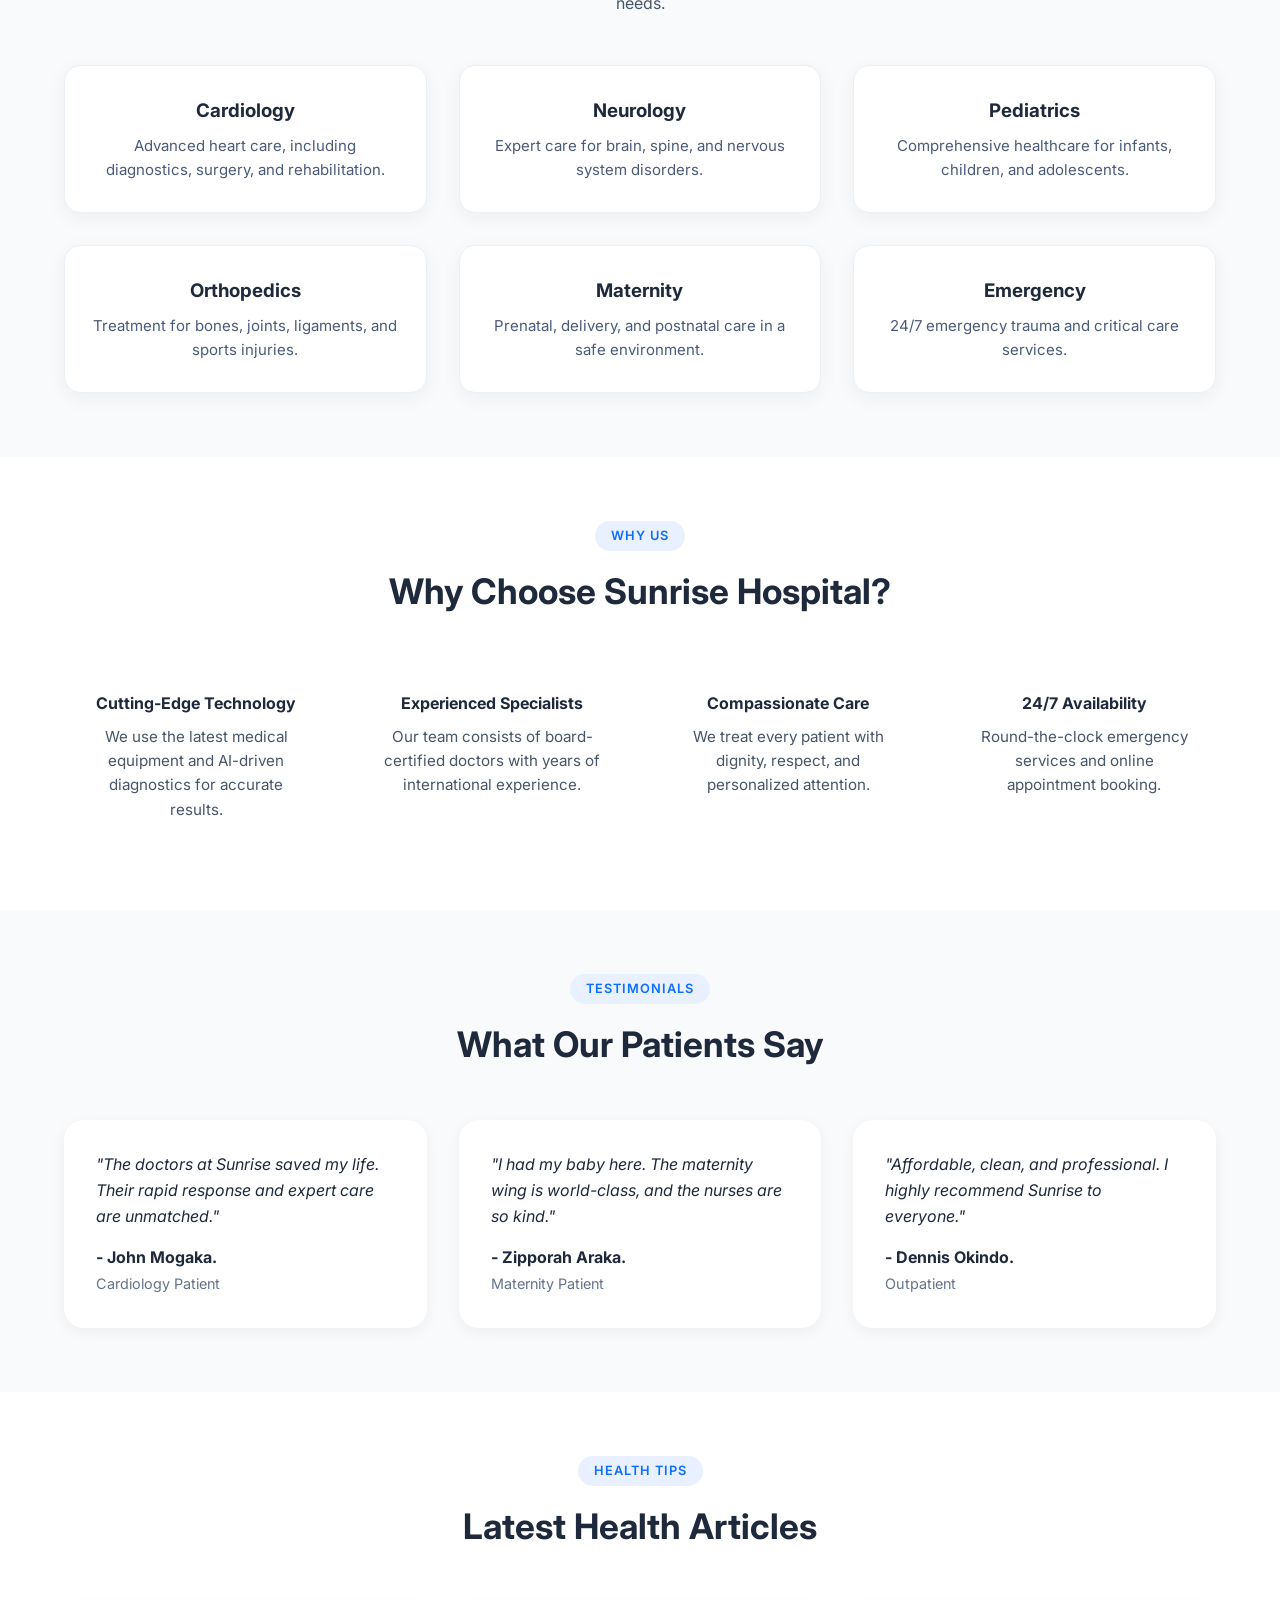
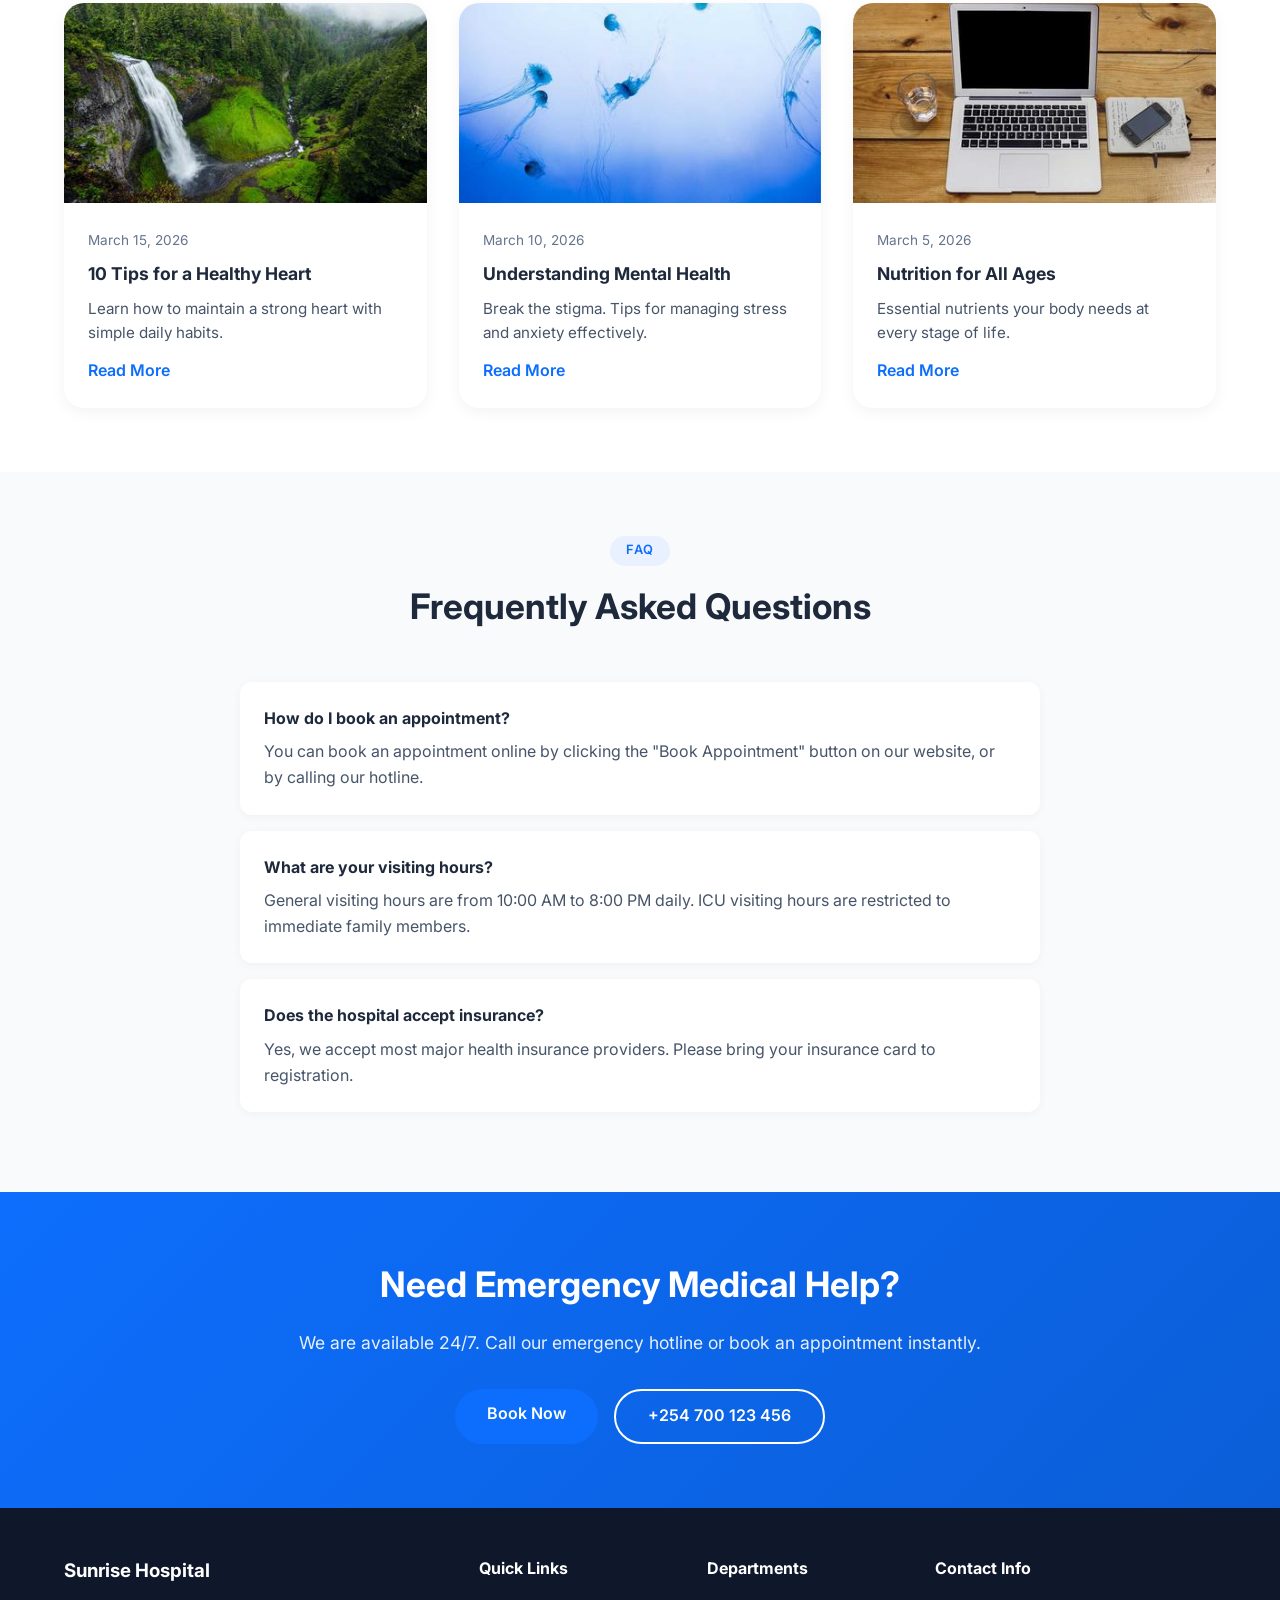
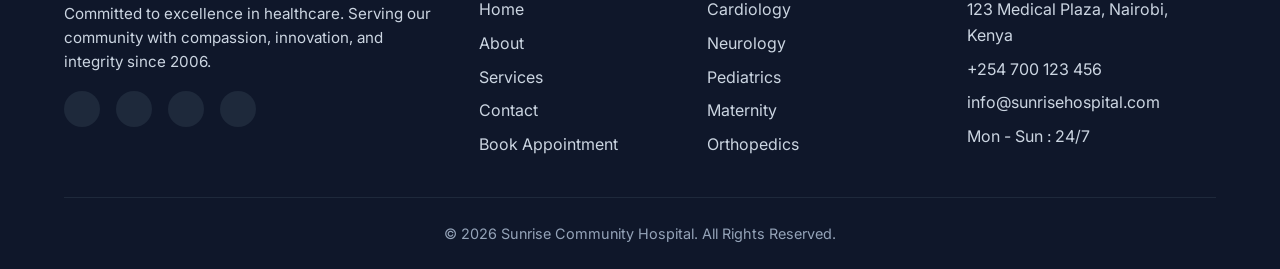
==== commit 2b28612b: "Update hospital website and appointment system Update hospital website and appointment system  .git/" ====
--- a/index.html
+++ b/index.html
@@ -14,7 +14,7 @@
      <!-- ==================== HEADER / NAVIGATION ==================== -->
   <header>
     <div class="container">
-      <div class="logo">
+      <div class="logo"><img src="image/hospital-logo.png" alt="Sunrise Hospital Logo">
         <h1><i class="fas fa-hospital"></i> Sunrise Hospital</h1>
       </div>
       <nav>
@@ -34,23 +34,40 @@
     </div>
   </header>
 
-  <!-- =========================== HERO SECTION ========================== -->
-  <section class="hero">
+        <!-- =========================== HERO SECTION ========================== -->
+<section class="hero">
     <div class="hero-overlay">
-      <div class="container">
-        <div class="hero-content">
-          <span class="hero-badge">Welcome to Sunrise</span>
-          <h1>Your Health, <br>Our Priority</h1>
-          <p>Providing compassionate, cutting-edge healthcare services to our community for over 20 years. We are here for you and your family.</p>
-          <div class="hero-buttons">
-            <a href="book_appointment.html" class="btn btn-primary"><i class="fas fa-calendar-check"></i> Book Appointment</a>
-            <a href="#about" class="btn btn-outline"><i class="fas fa-play-circle"></i> Learn More</a>
-          </div>
-        </div>
-      </div>
-    </div>
-  </section>
-
+        <div class="container">
+            <div class="hero-content">
+
+                <span class="hero-badge">Welcome to Sunrise</span>
+
+                <h1>Your Health, <br>Our Priority</h1>
+
+                <p>
+                    Providing compassionate, cutting-edge healthcare services
+                    to our community for over 20 years. We are here for you
+                    and your family.
+                </p>
+
+                <div class="hero-buttons">
+
+                    <a href="book_appointment.html" class="btn btn-primary">
+                        <i class="fas fa-calendar-check"></i>
+                        Book Appointment
+                    </a>
+
+                    <a href="#about" class="btn btn-outline">
+                        <i class="fas fa-play-circle"></i>
+                        Learn More
+                    </a>
+
+                </div>
+
+            </div>
+        </div>
+    </div>
+</section>
   <!-- ==================== STATS / COUNTERS ==================== -->
   <section class="stats">
     <div class="container">
@@ -214,7 +231,7 @@
       </div>
       <div class="blog-grid">
         <div class="blog-card">
-          <img src="https://picsum.photos/seed/health1/400/250" alt="Health tips">
+          <img src="image/health1.jpg" alt="Health tips">
           <div class="blog-content">
             <span>March 15, 2026</span>
             <h4>10 Tips for a Healthy Heart</h4>
@@ -223,7 +240,7 @@
           </div>
         </div>
         <div class="blog-card">
-          <img src="https://picsum.photos/seed/health2/400/250" alt="Mental health">
+          <img src="image/health 2.jpg" alt="Mental health">
           <div class="blog-content">
             <span>March 10, 2026</span>
             <h4>Understanding Mental Health</h4>
@@ -232,7 +249,7 @@
           </div>
         </div>
         <div class="blog-card">
-          <img src="https://picsum.photos/seed/health3/400/250" alt="Nutrition">
+          <img src="image/health 3.jpg" alt="Nutrition">
           <div class="blog-content">
             <span>March 5, 2026</span>
             <h4>Nutrition for All Ages</h4>
@@ -330,4 +347,5 @@
   </footer>
     
 </body>
-</html>+</html>
+
--- a/style.css
+++ b/style.css
@@ -102,6 +102,17 @@
     justify-content: space-between;
     align-items: center;
 }
+.logo {
+    display: flex;
+    align-items: center;
+    gap: 10px;
+}
+
+.logo img {
+    width: 45px;
+    height: 45px;
+    object-fit: contain;
+}
 
 .logo h1 {
     font-size: 1.5rem;
@@ -163,23 +174,76 @@
     cursor: pointer;
     color: #1e293b;
 }
-
+/* ===== OTHER PAGES NAVBAR ===== */
+
+.navbar {
+    background: #ffffff;
+    padding: 12px 5%;
+    display: flex;
+    align-items: center;
+    justify-content: flex-start;
+    box-shadow: 0 2px 15px rgba(0,0,0,0.08);
+    position: sticky;
+    top: 0;
+    z-index: 1000;
+}
+
+.navbar .logo {
+    display: flex;
+    align-items: center;
+    gap: 10px;
+}
+
+.navbar .logo img {
+    width: 45px;
+    height: 45px;
+    object-fit: contain;
+}
+
+.nav-links {
+    display: flex;
+    align-items: center;
+    gap: 30px;
+    margin-left: 80px;
+}
+.nav-links li {
+    list-style: none;
+}
+
+.nav-links a {
+    text-decoration: none;
+    color: #0a2e5c;
+    font-weight: 500;
+}
+
+.nav-links a:hover,
+.nav-links a.active {
+    color: #00a8b5;
+}
 /* ===== HERO ===== */
+
 .hero {
-    background: linear-gradient(135deg, #0d6efd 0%, #0b5ed7 100%);
+    background:
+        linear-gradient(
+            rgba(13, 110, 253, 0.35),
+            rgba(11, 94, 215, 0.35)
+        ),
+        url("image/hero photo .jpeg");
+
+    background-size: cover;
+    background-position: center;
+    background-repeat: no-repeat;
+
     color: #fff;
     padding: 5rem 0;
     min-height: 600px;
+
     display: flex;
     align-items: center;
 }
 
 .hero-overlay {
     width: 100%;
-}
-
-.hero-content {
-    max-width: 600px;
 }
 
 .hero-badge {
@@ -351,7 +415,61 @@
     color: #475569;
     font-size: 0.95rem;
 }
-
+/* ===== SERVICES PAGE IMAGE INFORMATION ===== */
+
+.service-image-banner {
+    width: 100%;
+    max-width: 1200px;
+    margin: 40px auto;
+    padding: 0 30px;
+    display: flex;
+    gap: 30px;
+}
+
+.service-image-banner .service-image {
+    width: 50%;
+    background: #ffffff;
+    border-radius: 20px;
+    overflow: hidden;
+    box-shadow: 0 10px 30px rgba(0,0,0,0.08);
+}
+
+.service-image-banner .service-image img {
+    width: 100%;
+    height: 300px;
+    display: block;
+    object-fit: cover;
+}
+
+.service-image-text {
+    padding: 20px;
+    text-align: center;
+}
+
+.service-image-text h3 {
+    color: #0a2e5c;
+    margin-bottom: 10px;
+    font-size: 22px;
+}
+
+.service-image-text p {
+    color: #4a5a7a;
+    font-size: 15px;
+    line-height: 1.6;
+}
+
+/* Mobile */
+@media (max-width: 768px) {
+
+    .service-image-banner {
+        flex-direction: column;
+    }
+
+    .service-image-banner .service-image {
+        width: 100%;
+    }
+
+}
 /* ===== WHY CHOOSE ===== */
 .why-choose {
     padding: 4rem 0;
@@ -1098,22 +1216,7 @@
     font-size: 15px;
     line-height: 1.6;
 }
-.service-image-banner {
-    max-width: 1200px;
-    margin: 30px auto;
-    padding: 0 30px;
-    display: flex;
-    gap: 30px;
-    flex-wrap: wrap;
-}
-.service-image-banner img {
-    flex: 1 1 45%;
-    width: 100%;
-    border-radius: 20px;
-    box-shadow: 0 10px 30px rgba(0,0,0,0.08);
-    max-height: 300px;
-    object-fit: cover;
-}
+
 /* ====================== CONTACT PAGE ======================================== */
 
 .contact-section {
@@ -1214,10 +1317,8 @@
     }
 }
 
-       
-   
-
   
        
    
 
+
